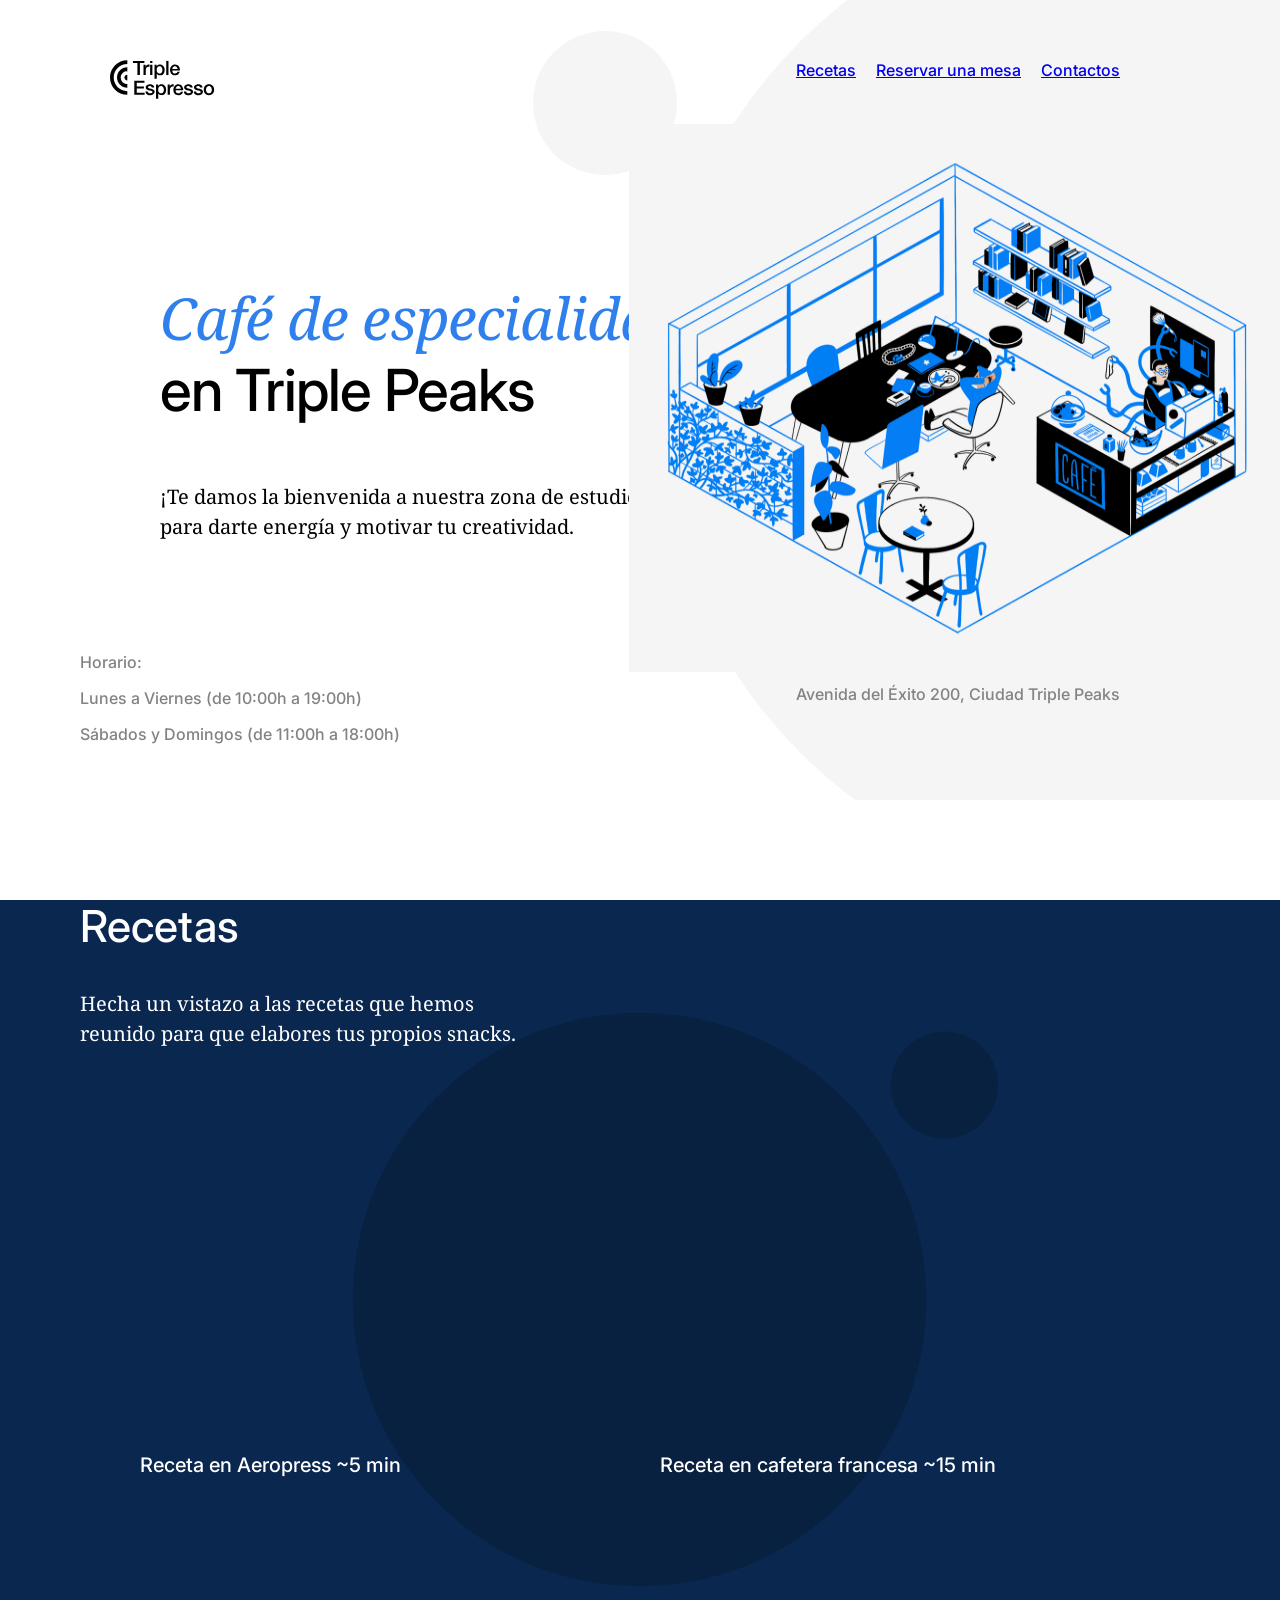
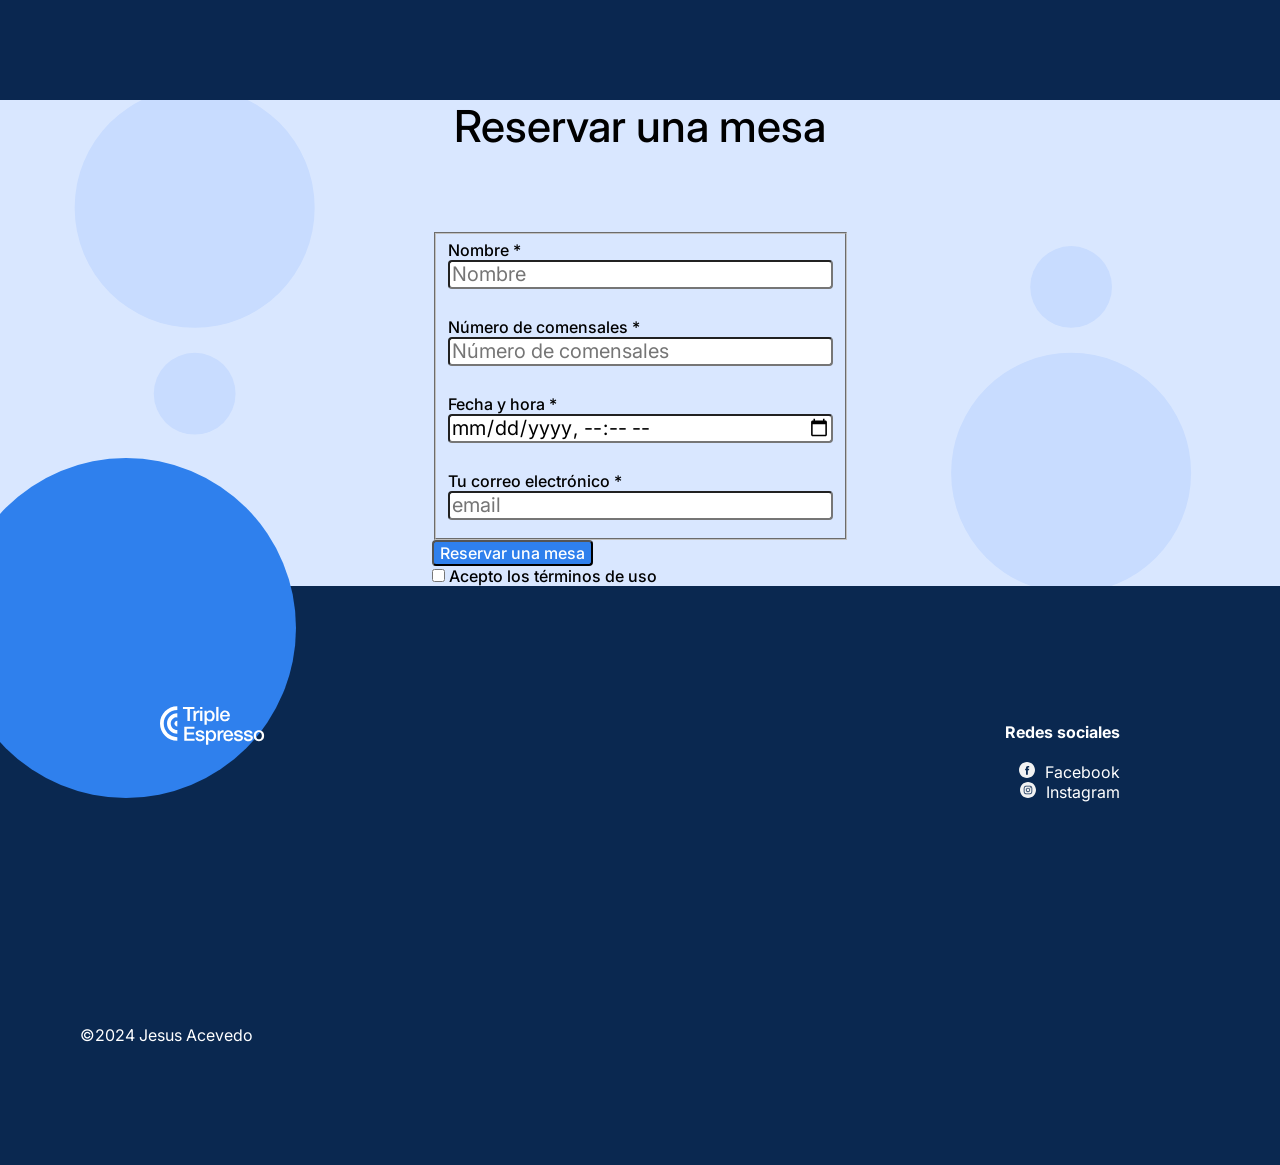
==== index.html @ 51f36ed3 "removed line break" ====
<!DOCTYPE html>
<html lang="en">
  <head>
    <meta charset="UTF-8" lang="en" />
    <meta name="viewport" content="width=device-width, initial-scale=1.0" />
    <meta name="author" content="Jesus-Acevedo" />
    <meta
      name="keywords"
      content="sprint4-web-project-tripleten-Jesus-Acevedo"
    />
    <meta
      name="description"
      content="Sprint-4-project-Tripleten-web-developer"
    />
    <title>Cafeteria</title>
    <link rel="shortcut icon" href="favicon.ico" />
    <link rel="stylesheet" href="./vendor/normalize.css" />
    <link rel="stylesheet" href="./pages/index.css" />
    <link rel="preconnect" href="https://fonts.googleapis.com" />
    <link rel="preconnect" href="https://fonts.gstatic.com" crossorigin />
    <link
      href="https://fonts.googleapis.com/css2?family=Inter:ital,opsz,wght@0,14..32,100..900;1,14..32,100..900&display=swap"
      rel="stylesheet"
    />
    <link
      href="https://fonts.googleapis.com/css2?family=Inter:ital,opsz,wght@0,14..32,100..900;1,14..32,100..900&family=Noto+Serif:ital,wght@0,100..900;1,100..900&display=swap"
      rel="stylesheet"
    />
  </head>

  <body>
    <div class="page">
      <header class="header">
        <nav class="nav">
          <img
            class="nav__logo"
            src="./images/logo_coffeeshop_dark.svg"
            alt="nav-logo"
          />
          <ul class="nav__links">
            <li>
              <a class="nav__link" href="#recipes">Recetas</a>
            </li>
            <li>
              <a class="nav__link" href="#reservation">Reservar una mesa</a>
            </li>
            <li>
              <a class="nav__link" href="#contact">Contactos</a>
            </li>
          </ul>
        </nav>

        <h1 class="header__title">
          <span class="header__span-accent">Café de especialidad</span>
          en Triple Peaks
        </h1>

        <p class="header__description">
          ¡Te damos la bienvenida a nuestra zona de estudio! Aquí tenemos café
          para darte energía y motivar tu creatividad.
        </p>

        <img
          src="./images/inside_coffee_shop.png"
          alt="image of inside coffee shop"
          class="header__image"
        />

        <div class="header__footer">
          <div class="header__schedule">
            <p class="header__paragraph">Horario:</p>
            <p class="header__paragraph">
              Lunes a Viernes (de 10:00h a 19:00h)
            </p>
            <p class="header__paragraph">
              Sábados y Domingos (de 11:00h a 18:00h)
            </p>
          </div>
          <div class="header__address">
            <p class="header__paragraph">
              Avenida del Éxito 200, Ciudad Triple Peaks
            </p>
          </div>
        </div>
      </header>
      <main class="content">
        <section class="recipes" id="recipes">
          <h2 class="recipes__title">Recetas</h2>

          <p class="recipes__subtitle">
            Hecha un vistazo a las recetas que hemos reunido para que elabores
            tus propios snacks.
          </p>

          <div class="recipes__videos">
            <div class="recipes__video-item">
              <iframe
                class="recipes__iframe"
                src="https://www.youtube.com/embed/j6VlT_jUVPc?si=LbS1gRDAbq1QoMht"
                title="YouTube video player"
                allow="accelerometer; autoplay; clipboard-write; encrypted-media; gyroscope; web-share"
                referrerpolicy="strict-origin-when-cross-origin"
                allowfullscreen
              >
              </iframe>
              <p class="recipes__video-caption">
                Receta en Aeropress <span>~5 min</span>
              </p>
            </div>

            <div class="recipes__video-item">
              <iframe
                class="recipes__iframe"
                src="https://www.youtube.com/embed/st571DYYTR8?si=zmZ4usI3Hrqk-cyG"
                title="YouTube video player"
                allow="accelerometer; autoplay; clipboard-write; encrypted-media; gyroscope; web-share"
                referrerpolicy="strict-origin-when-cross-origin"
                allowfullscreen
              >
              </iframe>
              <p class="recipes__video-caption">
                Receta en cafetera francesa <span>~15 min</span>
              </p>
            </div>
          </div>
        </section>

        <section class="reservation" id="reservation">
          <h2 class="reservation__title">Reservar una mesa</h2>
          <form class="reservation__form form">
            <fieldset class="form__fieldset">
              <label for="name" class="form__label"
                >Nombre *
                <input
                  type="text"
                  name="name"
                  id="name"
                  class="form__input"
                  placeholder="Nombre"
                />
              </label>
              <br />
              <label for="guests" class="form__label"
                >Número de comensales *
                <input
                  type="number"
                  name="guests"
                  id="guests"
                  class="form__input"
                  placeholder="Número de comensales"
                />
              </label>
              <br />
              <label for="datetime-local" class="form__label"
                >Fecha y hora *
                <input
                  type="datetime-local"
                  name="datetime-local"
                  id="datetime-local"
                  class="form__input"
                />
              </label>
              <br />
              <label for="email" class="form__label"
                >Tu correo electrónico *
                <input
                  type="email"
                  name="email"
                  id="email"
                  class="form__input"
                  placeholder="email"
                />
              </label>
            </fieldset>
            <button type="submit" class="form__button">
              Reservar una mesa
            </button>
            <br />
            <label class="form__label" for="terms">
              <input
                type="checkbox"
                name="terms"
                id="terms"
                class="form__checkbox"
              />
              <span> Acepto los términos de uso</span>
            </label>
          </form>
        </section>
      </main>
      <footer class="footer" id="contact">
        <div class="footer__circle"></div>
        <div class="footer__content">
          <img
            src="../images/logo_coffeeshop_light.svg"
            alt="footer logo"
            class="footer__logo"
          />
          <div class="footer_social">
            <h3 class="footer__social-heading">Redes sociales</h3>
            <ul class="footer__list">
              <li class="footer__list-item">
                <a href="#" class="footer__social-link">Facebook</a>
                <img
                  src="../images/facebook_white.svg"
                  alt="Facebook"
                  class="footer__social-icon"
                />
              </li>

              <li class="footer__list-item">
                <a href="#" class="footer__social-link">Instagram</a>
                <img
                  src="../images/instagram_white.svg"
                  alt="Instagram"
                  class="footer__social-icon"
                />
              </li>
            </ul>
          </div>
        </div>
        <p class="footer__copyright">&copy;2024 Jesus Acevedo</p>
      </footer>
    </div>
  </body>
</html>
---- pages/index.css ----
@import url("../vendor/normalize.css");
@import url("../blocks/page.css");
@import url("../blocks/footer.css");
@import url("../blocks/form.css");
@import url("../blocks/header.css");
@import url("../blocks/nav.css");
@import url("../blocks/recipes.css");
@import url("../blocks/reservation.css");
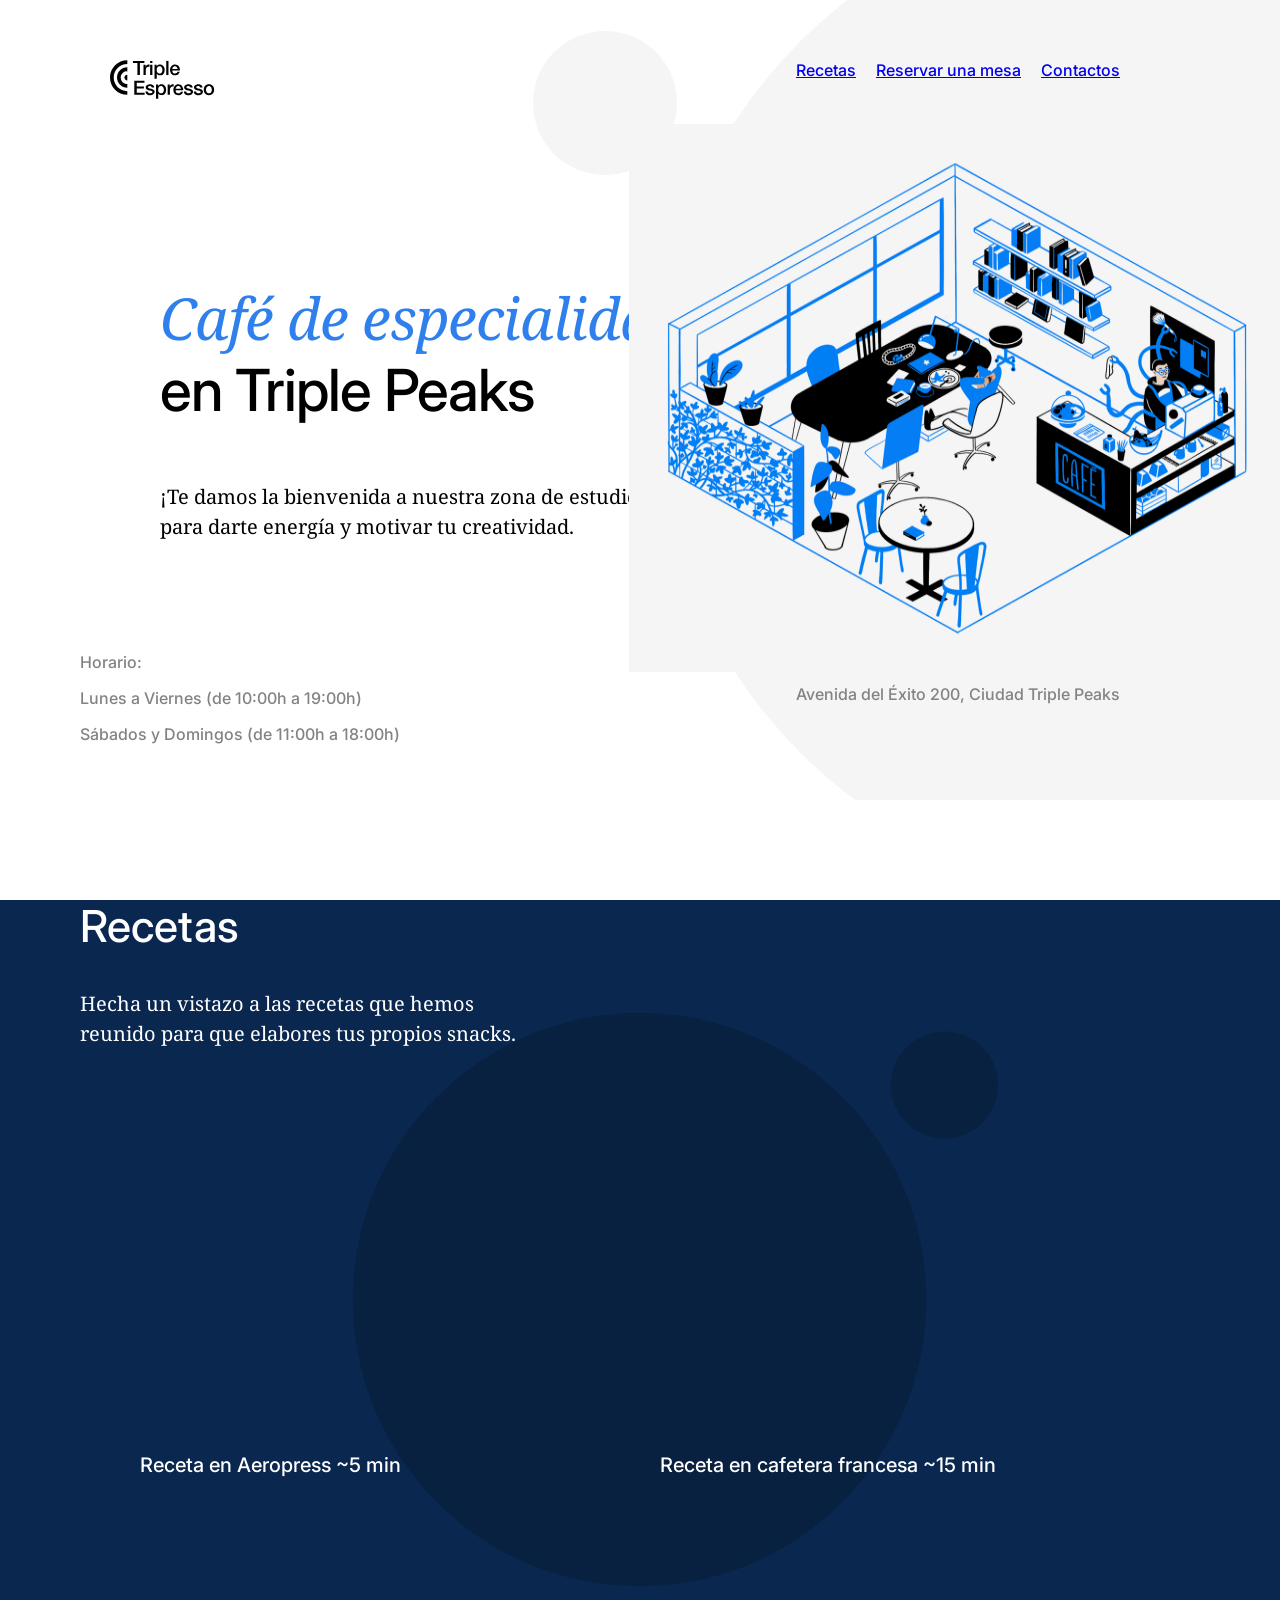
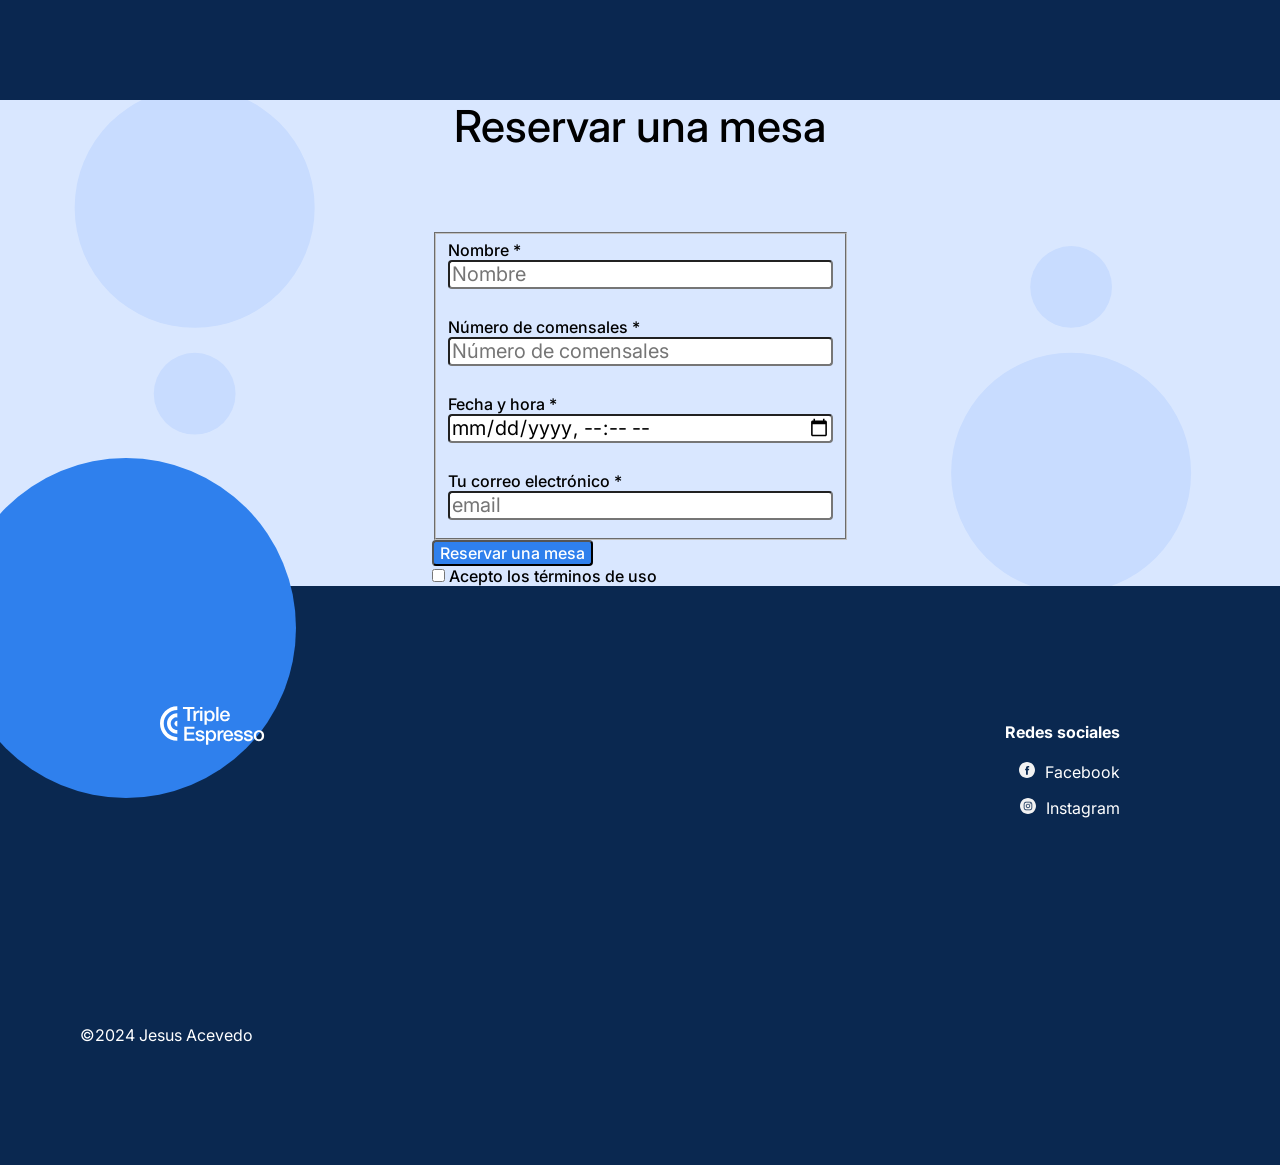
==== commit 15e5cc9e: "fixed Footer__social" ====
--- a/index.html
+++ b/index.html
@@ -196,7 +196,7 @@
             alt="footer logo"
             class="footer__logo"
           />
-          <div class="footer_social">
+          <div class="footer__social">
             <h3 class="footer__social-heading">Redes sociales</h3>
             <ul class="footer__list">
               <li class="footer__list-item">
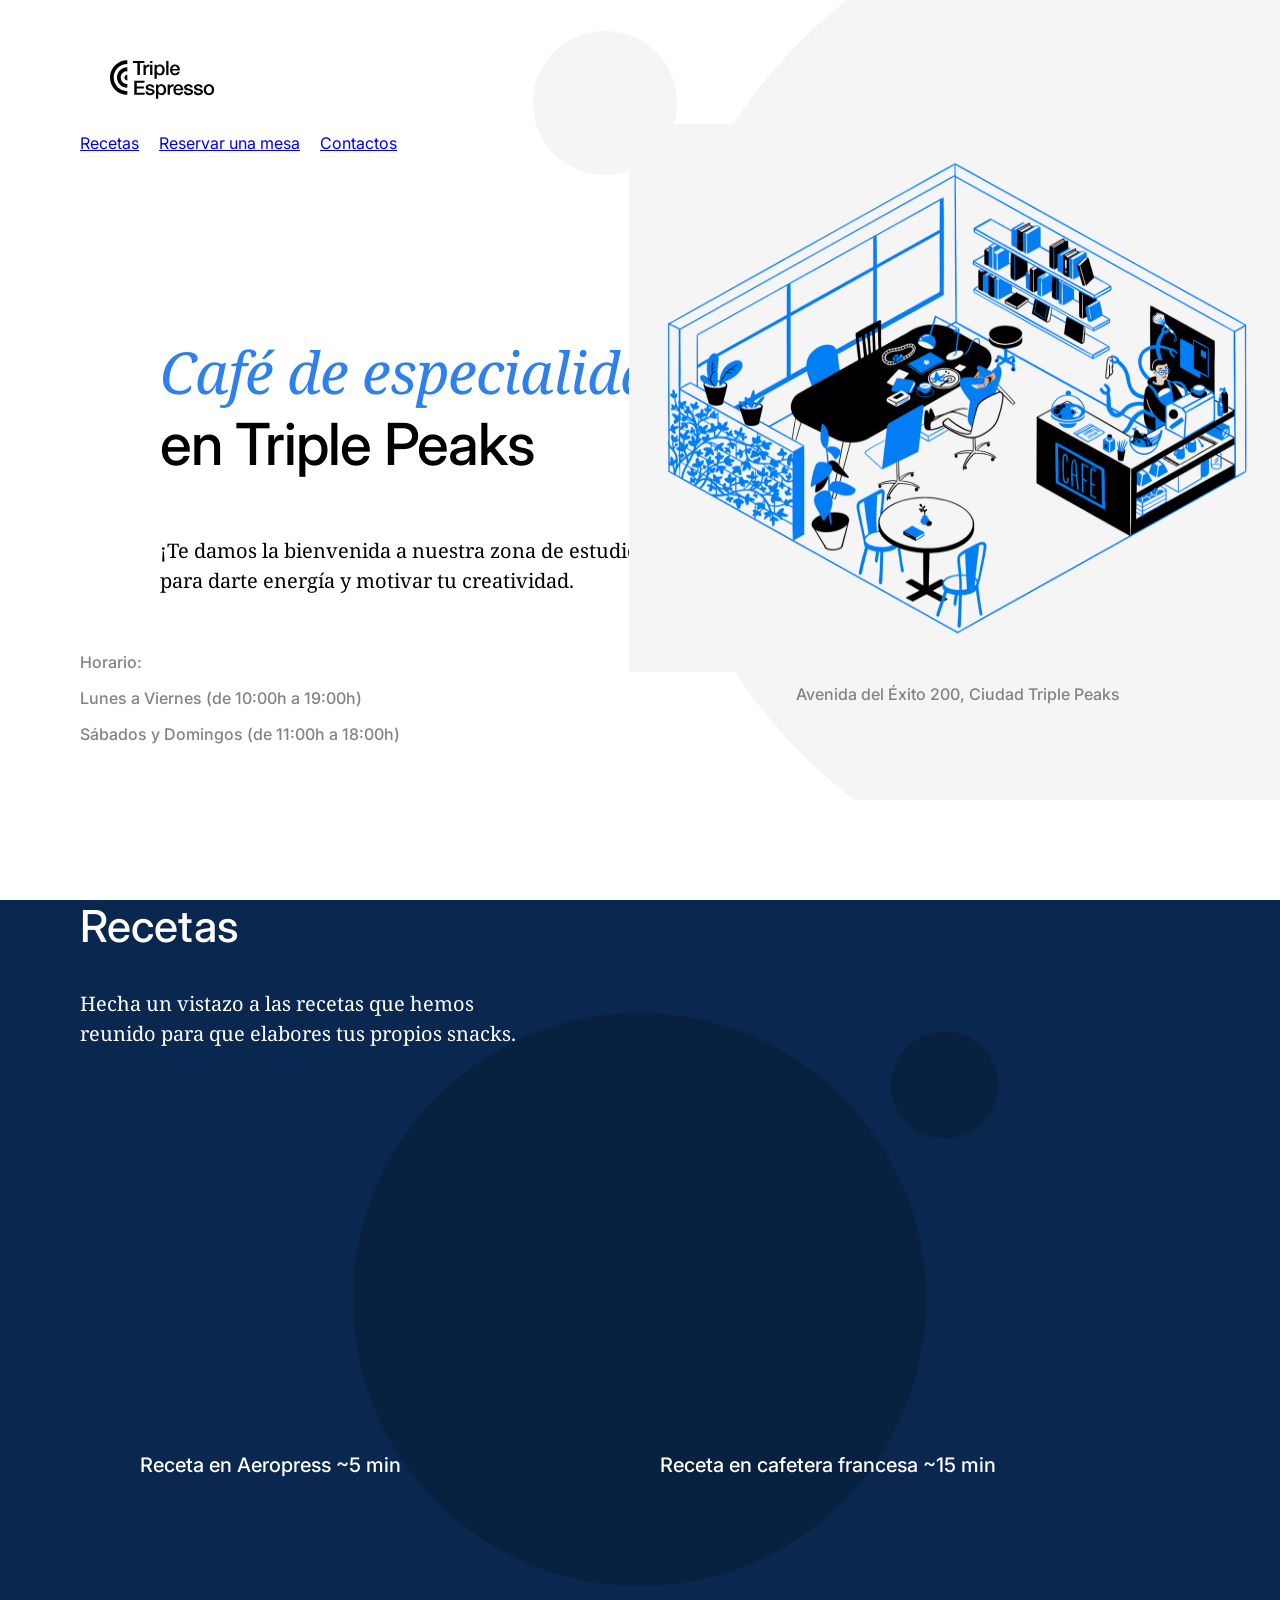
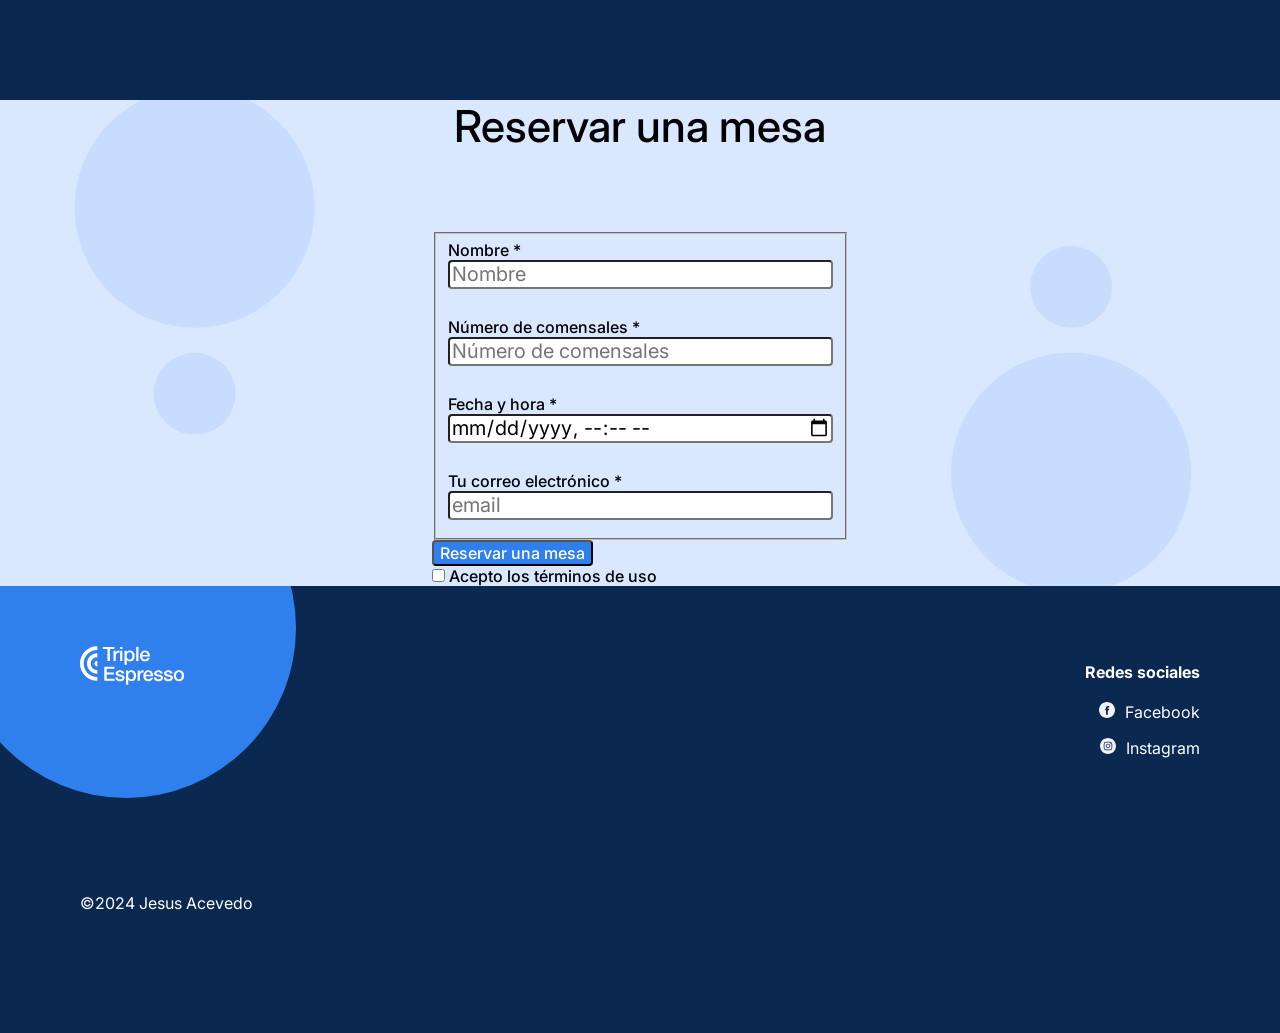
==== commit ad47f61a: "changed meta lang to "es"" ====
--- a/index.html
+++ b/index.html
@@ -1,7 +1,7 @@
 <!DOCTYPE html>
 <html lang="en">
   <head>
-    <meta charset="UTF-8" lang="en" />
+    <meta charset="UTF-8" lang="es" />
     <meta name="viewport" content="width=device-width, initial-scale=1.0" />
     <meta name="author" content="Jesus-Acevedo" />
     <meta
@@ -14,7 +14,7 @@
     />
     <title>Cafeteria</title>
     <link rel="shortcut icon" href="favicon.ico" />
-    <link rel="stylesheet" href="./vendor/normalize.css" />
+
     <link rel="stylesheet" href="./pages/index.css" />
     <link rel="preconnect" href="https://fonts.googleapis.com" />
     <link rel="preconnect" href="https://fonts.gstatic.com" crossorigin />
--- a/pages/index.css
+++ b/pages/index.css
@@ -1,4 +1,5 @@
 @import url("../vendor/normalize.css");
+
 @import url("../blocks/page.css");
 @import url("../blocks/footer.css");
 @import url("../blocks/form.css");
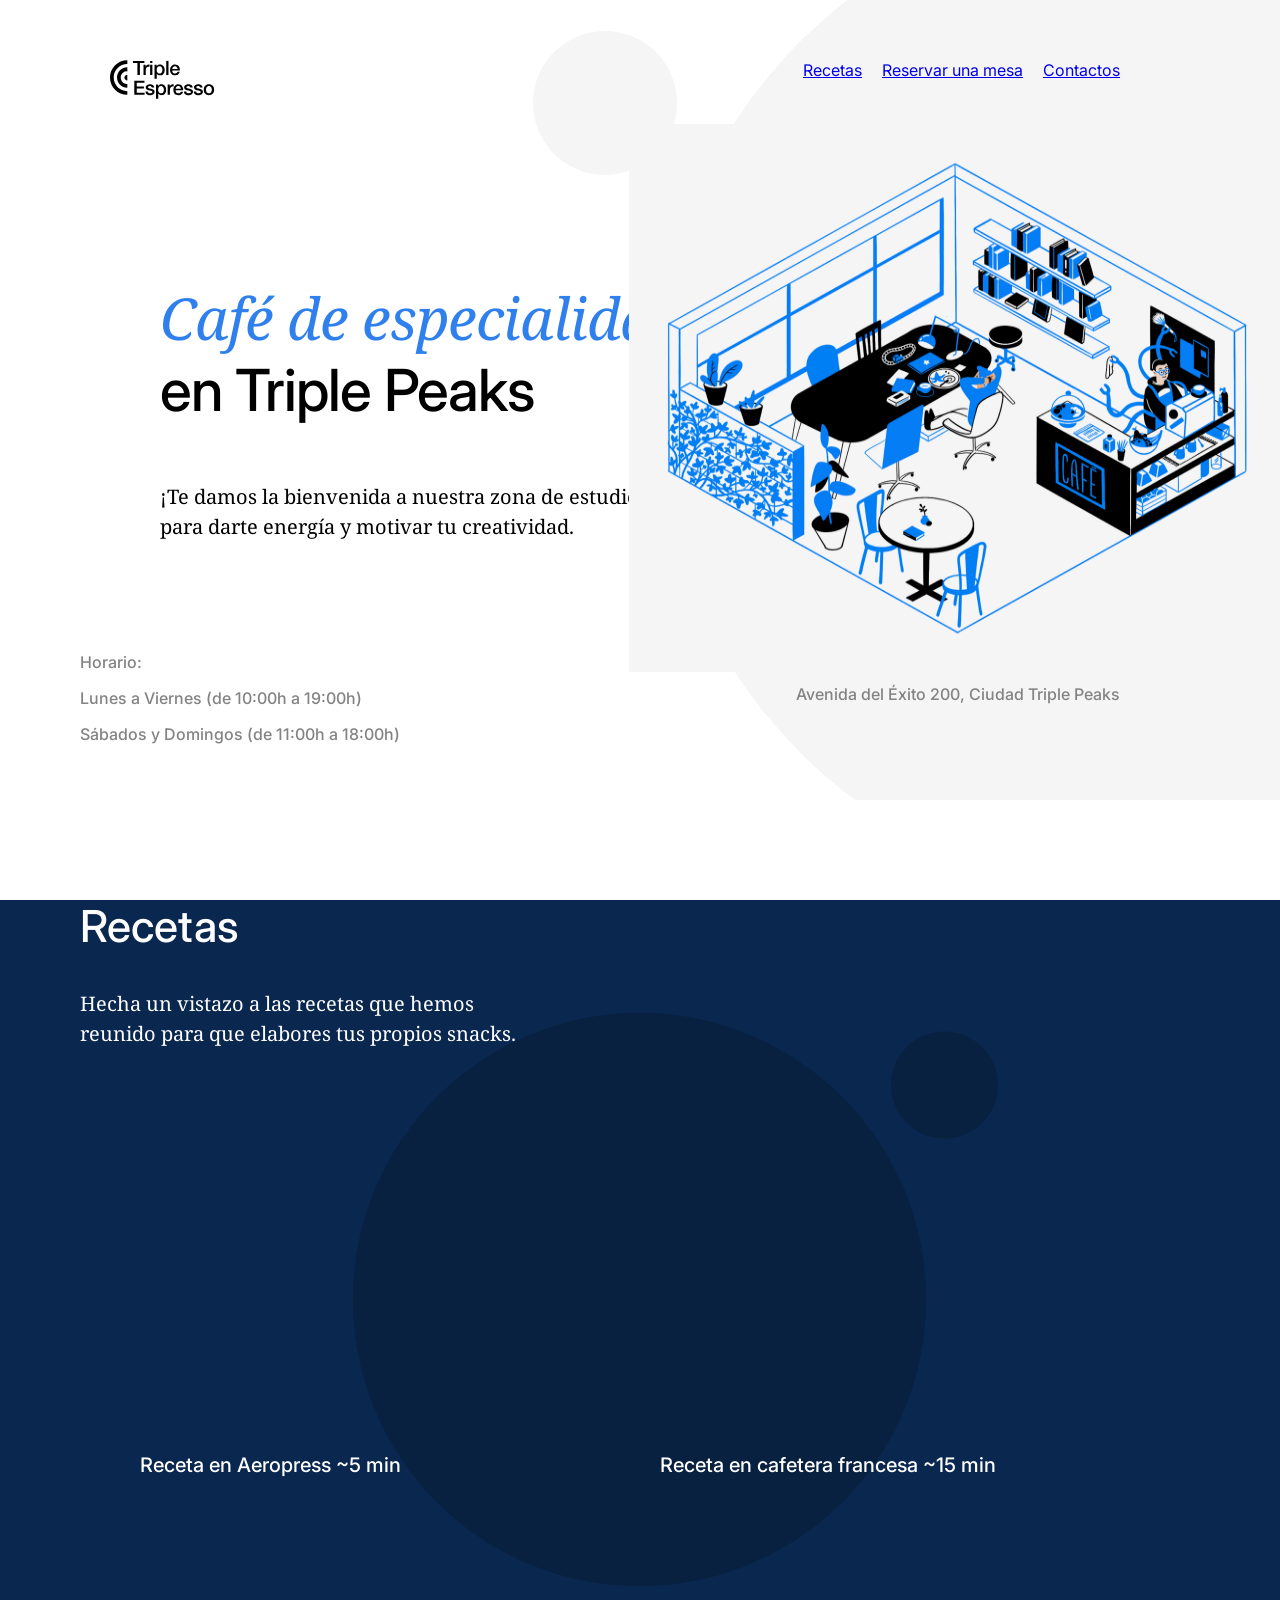
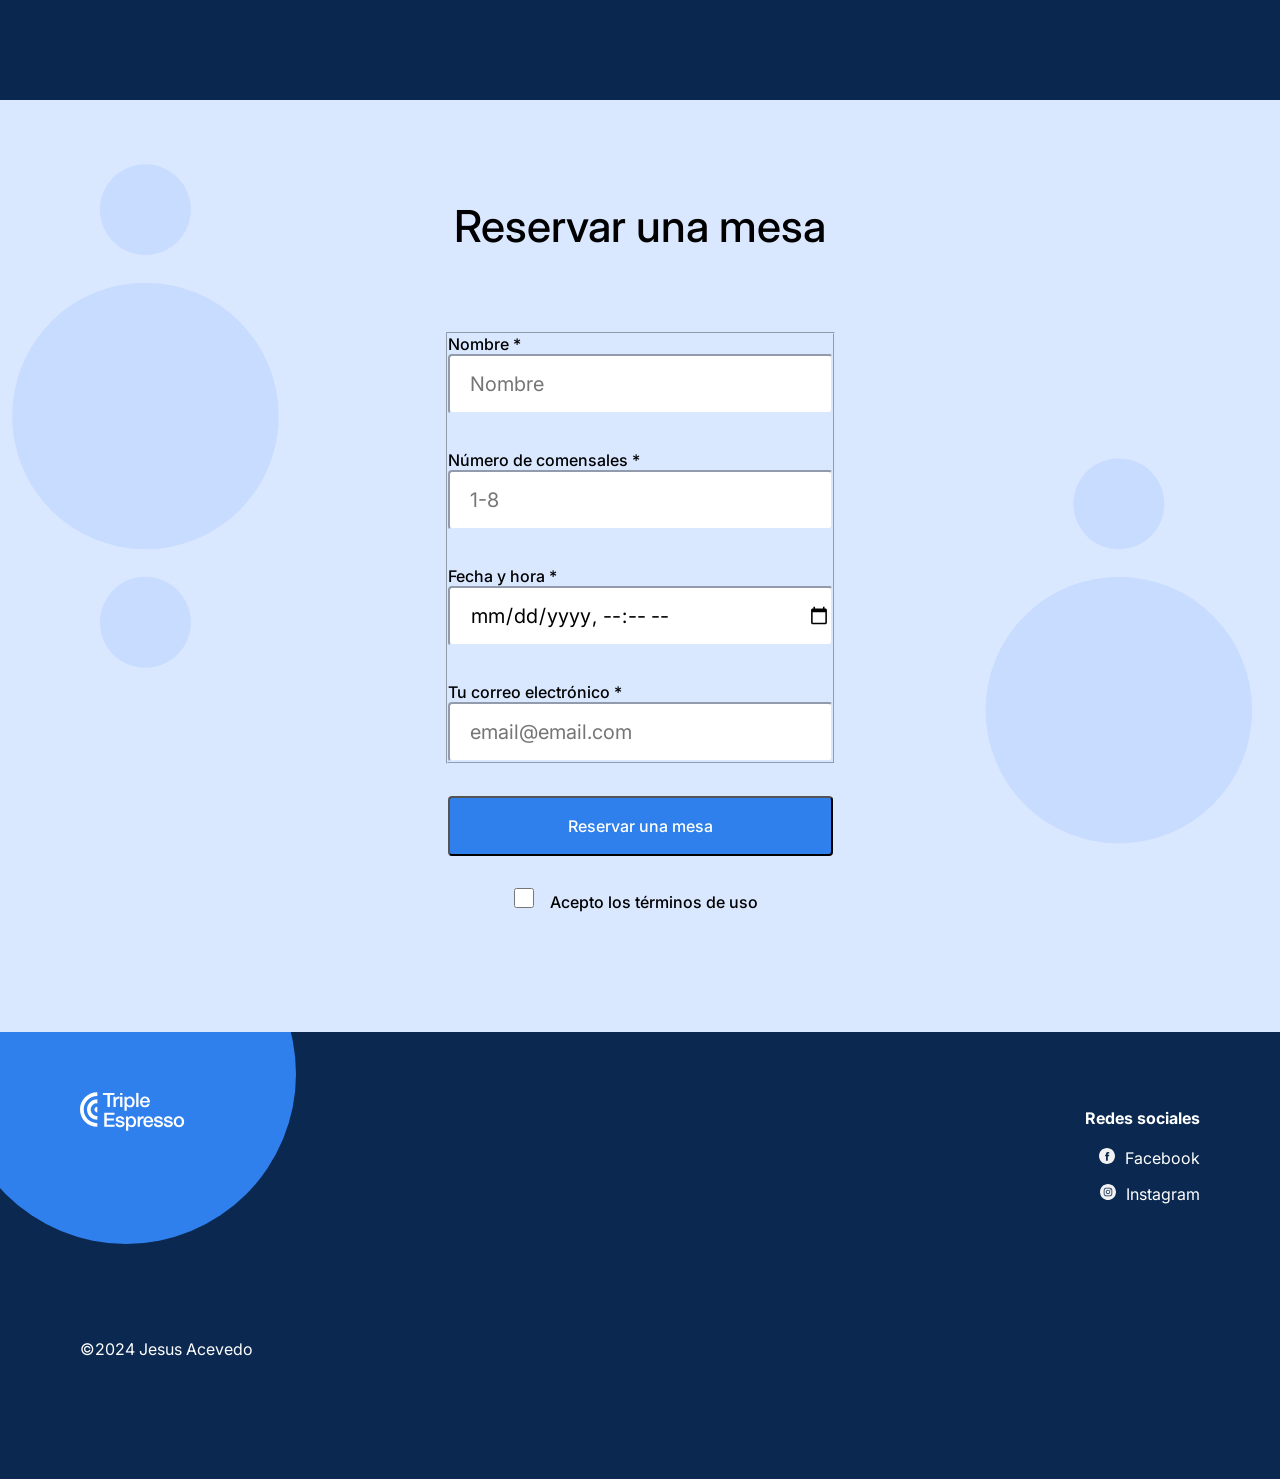
==== commit 2614f893: "changed wording of placeholders and margin left for form button to center element" ====
--- a/index.html
+++ b/index.html
@@ -147,7 +147,7 @@
                   name="guests"
                   id="guests"
                   class="form__input"
-                  placeholder="Número de comensales"
+                  placeholder="1-8"
                 />
               </label>
               <br />
@@ -168,7 +168,7 @@
                   name="email"
                   id="email"
                   class="form__input"
-                  placeholder="email"
+                  placeholder="email@email.com"
                 />
               </label>
             </fieldset>
@@ -183,7 +183,9 @@
                 id="terms"
                 class="form__checkbox"
               />
-              <span> Acepto los términos de uso</span>
+              <span class="form__checkbox_span">
+                Acepto los términos de uso</span
+              >
             </label>
           </form>
         </section>
